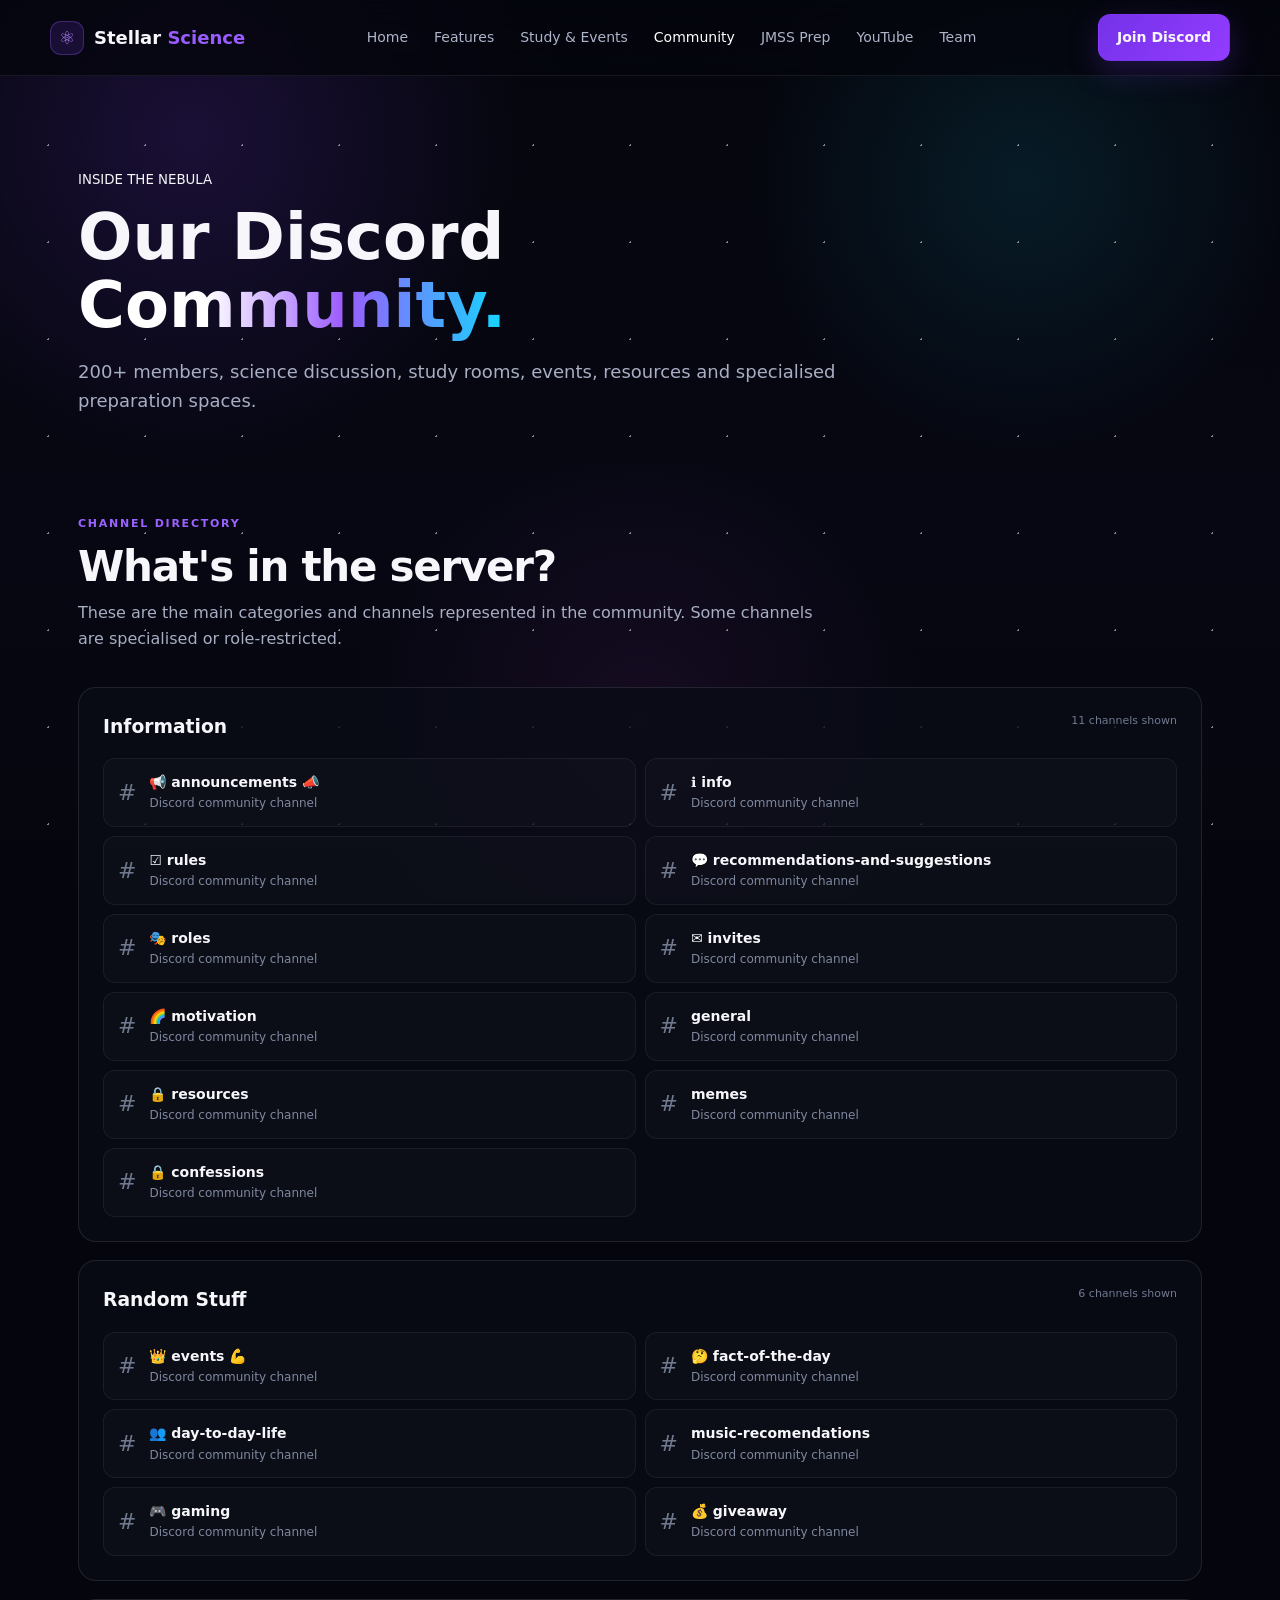
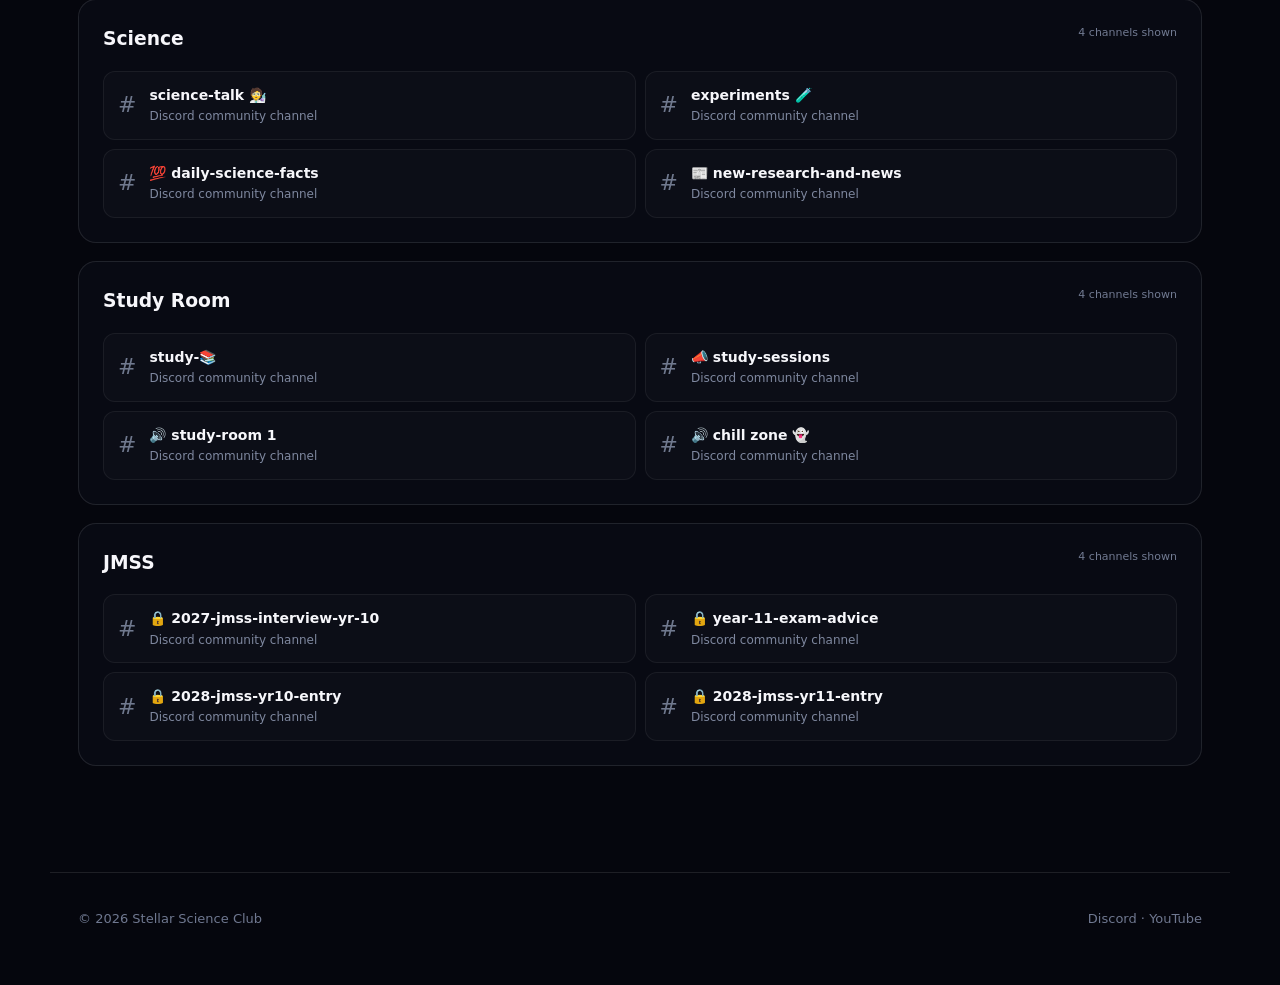
==== community.html @ 4f8f286a "Add files via upload" ====
<!DOCTYPE html><html lang="en"><head><meta charset="UTF-8"><meta name="viewport" content="width=device-width,initial-scale=1.0">
<meta name="description" content="Stellar Science Club — Australian-focused science community on Discord.">
<title>Community | Stellar Science Club</title><style>
:root{
  --bg:#05060d; --panel:#0b0d17; --panel2:#101323; --line:rgba(255,255,255,.10);
  --text:#f7f7fb; --muted:#a8aec3; --purple:#7c3aed; --purple2:#9b5cff;
  --cyan:#12d9ff; --pink:#d946ef; --green:#35e6a0;
}
*{box-sizing:border-box}
html{scroll-behavior:smooth}
body{margin:0;background:var(--bg);color:var(--text);font-family:Inter,ui-sans-serif,system-ui,-apple-system,Segoe UI,sans-serif;line-height:1.65}
a{color:inherit;text-decoration:none}
.space{position:fixed;inset:0;pointer-events:none;z-index:-2;background:
 radial-gradient(circle at 15% 15%,rgba(124,58,237,.18),transparent 25%),
 radial-gradient(circle at 80% 20%,rgba(18,217,255,.10),transparent 22%),
 radial-gradient(circle at 50% 80%,rgba(217,70,239,.08),transparent 30%),
 linear-gradient(180deg,#05060d,#060712 60%,#05060d)}
.space:after{content:"";position:absolute;inset:0;opacity:.5;background-image:radial-gradient(#fff 1px,transparent 1px);background-size:97px 97px}
.nav{height:76px;display:flex;align-items:center;justify-content:space-between;gap:24px;padding:0 max(28px,calc((100vw - 1180px)/2));border-bottom:1px solid rgba(255,255,255,.07);background:rgba(5,6,13,.78);backdrop-filter:blur(16px);position:sticky;top:0;z-index:20}
.brand{display:flex;align-items:center;gap:10px;font-size:18px;font-weight:700;white-space:nowrap}.brand b{color:var(--purple2)}
.brand-icon{width:34px;height:34px;display:grid;place-items:center;border-radius:11px;background:rgba(124,58,237,.16);border:1px solid rgba(155,92,255,.3);color:#b687ff}
nav{display:flex;gap:26px;color:#aeb5ca;font-size:14px}nav a:hover,nav a.active{color:#fff}
.btn{display:inline-flex;align-items:center;justify-content:center;border-radius:12px;padding:11px 18px;font-weight:700;font-size:14px;transition:.2s;border:1px solid transparent}
.btn.primary{background:linear-gradient(135deg,#7432e8,#933cff);box-shadow:0 10px 30px rgba(124,58,237,.25)}.btn.primary:hover{transform:translateY(-2px);box-shadow:0 14px 34px rgba(124,58,237,.35)}
.btn.outline{border-color:var(--line);background:rgba(255,255,255,.02)}.btn.outline:hover{background:rgba(255,255,255,.06)}
.large{padding:14px 22px;font-size:15px}
main{max-width:1180px;margin:auto;padding:0 28px}
.hero{min-height:690px;display:grid;place-items:center;text-align:center;padding:100px 0 70px}
.hero-inner{max-width:850px}
.pill,.eyebrow{display:inline-flex;padding:7px 13px;border:1px solid rgba(155,92,255,.35);border-radius:999px;background:rgba(124,58,237,.10);color:#a977ff;font-size:11px;font-weight:800;letter-spacing:.14em}
.hero h1{font-size:clamp(56px,8vw,104px);line-height:.98;letter-spacing:-.055em;margin:28px 0 20px}.gradient{background:linear-gradient(90deg,#fff 30%,#9b5cff 62%,#12d9ff);-webkit-background-clip:text;background-clip:text;color:transparent}
.hero p{font-size:18px;color:#aab1c7;max-width:750px;margin:0 auto 28px}
.hero-buttons{display:flex;justify-content:center;gap:12px;flex-wrap:wrap}
.stats{display:flex;justify-content:center;align-items:center;gap:28px;margin-top:54px}.stats div{display:flex;flex-direction:column}.stats strong{font-size:25px}.stats span{font-size:10px;letter-spacing:.16em;color:#80889e}.stats i{width:1px;height:42px;background:var(--line)}
.section{padding:88px 0}.heading{max-width:760px;margin-bottom:34px}.heading small,.section small{color:#9c62ff;font-weight:800;font-size:11px;letter-spacing:.16em}.heading h2{font-size:42px;line-height:1.1;margin:8px 0 10px;letter-spacing:-.03em}.heading p{color:var(--muted);margin:0}
.grid{display:grid;grid-template-columns:repeat(3,1fr);gap:18px}.card,.channel-category,.founder,.event,.join,.youtube,.yt-card,.jmss-card,.staff{background:rgba(10,12,23,.78);border:1px solid var(--line);border-radius:18px}.card{padding:28px;min-height:220px}.card:hover,.channel:hover,.yt-card:hover,.jmss-card:hover{border-color:rgba(155,92,255,.45);transform:translateY(-2px)}.icon{width:46px;height:46px;display:grid;place-items:center;border-radius:13px;margin-bottom:18px}.purple{background:rgba(124,58,237,.13);border:1px solid rgba(155,92,255,.3)}.cyan{background:rgba(18,217,255,.08);border:1px solid rgba(18,217,255,.25)}.card h3{margin:0 0 7px}.card p{color:#99a1b7;font-size:14px;margin:0}
.events{display:grid;grid-template-columns:1fr 1fr;gap:18px}.event{padding:30px}.event h3{font-size:28px;margin:10px 0}.event p{color:var(--muted)}.event a{color:#a56bff;font-weight:700}.event.study{background:linear-gradient(135deg,rgba(124,58,237,.14),rgba(10,12,23,.85))}.event.kahoot{background:linear-gradient(135deg,rgba(18,217,255,.08),rgba(10,12,23,.85))}
.channel-category{padding:24px;margin-bottom:18px}.channel-category h3{margin:0 0 16px;display:flex;justify-content:space-between}.channel-category h3 span{font-size:11px;color:#727b92;font-weight:500}.channel-grid{display:grid;grid-template-columns:repeat(2,1fr);gap:9px}.channel{display:flex;align-items:center;gap:13px;padding:12px 14px;border:1px solid rgba(255,255,255,.06);border-radius:12px;background:rgba(255,255,255,.018);transition:.2s}.hash{font-size:22px;color:#70798e}.channel b{display:block;font-size:14px}.channel span{display:block;color:#7f889f;font-size:12px}
.founders{display:grid;grid-template-columns:1fr 1fr;gap:18px}.founder{padding:25px;display:flex;align-items:center;gap:18px}.avatar,.staff-avatar{display:grid;place-items:center;border-radius:50%;font-weight:900}.avatar{width:64px;height:64px;background:linear-gradient(135deg,#6e31dc,#b268ff);font-size:24px}.avatar.blue{background:linear-gradient(135deg,#1179d8,#11d9ef)}.founder span{font-size:10px;letter-spacing:.15em;color:#9b5cff}.founder h3{margin:2px 0}.founder p{margin:0;color:#8f98ae;font-size:13px}.staff-title{margin:34px 0 14px}.staff-grid{display:grid;grid-template-columns:repeat(5,1fr);gap:12px}.staff{padding:15px;display:flex;align-items:center;gap:10px}.staff-avatar{width:38px;height:38px;background:#171a2b;color:#b8a1ff}.staff strong{font-size:13px;display:block}.staff span{font-size:11px;color:#7f889f}
.join{padding:38px;display:grid;grid-template-columns:1fr 190px;gap:30px;align-items:center;background:radial-gradient(circle at 90% 50%,rgba(124,58,237,.24),transparent 35%),rgba(10,12,23,.86)}.join h2,.youtube h2{font-size:38px;margin:6px 0}.join p,.youtube p{color:var(--muted)}.qr{display:grid;place-items:center}.qr img{width:170px;height:170px;border-radius:12px;background:#fff;padding:8px}.youtube{margin-top:18px;padding:30px;display:flex;justify-content:space-between;align-items:center;gap:20px;background:linear-gradient(110deg,rgba(217,70,239,.10),rgba(18,217,255,.05))}
.page-hero{padding:90px 0 55px}.page-hero h1{font-size:64px;line-height:1.05;margin:12px 0}.page-hero p{color:var(--muted);max-width:760px;font-size:18px}
.yt-hero{display:grid;grid-template-columns:1.2fr .8fr;gap:22px;align-items:stretch}.yt-card{padding:30px;background:linear-gradient(135deg,rgba(255,40,70,.11),rgba(124,58,237,.10))}.yt-card h2{font-size:34px;margin:8px 0}.yt-card p{color:var(--muted)}.yt-button{display:inline-flex;gap:10px;align-items:center;margin-top:10px}.yt-note{display:grid;place-items:center;text-align:center;padding:30px}.yt-note .play{font-size:64px;margin-bottom:8px}
.jmss-grid{display:grid;grid-template-columns:repeat(2,1fr);gap:16px}.jmss-card{padding:24px}.jmss-card h3{margin:4px 0 8px}.jmss-card p{color:var(--muted);font-size:14px}.tag{display:inline-flex;border-radius:999px;padding:4px 9px;font-size:10px;font-weight:800;letter-spacing:.08em;background:rgba(124,58,237,.13);color:#b07aff;border:1px solid rgba(155,92,255,.25)}
footer{max-width:1180px;margin:auto;padding:35px 28px 55px;border-top:1px solid var(--line);display:flex;justify-content:space-between;color:#6f7890;font-size:13px}footer a:hover{color:#fff}
@media(max-width:850px){nav{display:none}.grid{grid-template-columns:1fr 1fr}.events,.founders,.yt-hero{grid-template-columns:1fr}.staff-grid{grid-template-columns:1fr 1fr}.join{grid-template-columns:1fr}.channel-grid{grid-template-columns:1fr}}
@media(max-width:560px){main{padding:0 18px}.nav{padding:0 18px}.nav>.btn{display:none}.grid,.jmss-grid{grid-template-columns:1fr}.hero{min-height:auto;padding:80px 0}.hero h1{font-size:52px}.heading h2,.join h2,.youtube h2{font-size:32px}.stats{gap:12px}.stats i{height:30px}.stats strong{font-size:18px}.staff-grid{grid-template-columns:1fr}.page-hero h1{font-size:45px}footer{padding:30px 18px;flex-direction:column;gap:8px}}
</style></head><body><div class="space"></div>
<header class="nav"><a class="brand" href="index.html"><span class="brand-icon">⚛</span><span>Stellar <b>Science</b></span></a><nav><a class="" href="index.html">Home</a><a class="" href="features.html">Features</a><a class="" href="study-events.html">Study & Events</a><a class="active" href="community.html">Community</a><a class="" href="jmss.html">JMSS Prep</a><a class="" href="youtube.html">YouTube</a><a class="" href="team.html">Team</a></nav><a class="btn primary" href="https://dsc.gg/stellar-science-club" target="_blank" rel="noopener">Join Discord</a></header>
<main>
<section class="page-hero"><small>INSIDE THE NEBULA</small><h1>Our Discord<br><span class="gradient">Community.</span></h1><p>200+ members, science discussion, study rooms, events, resources and specialised preparation spaces.</p></section>
<section class="section" style="padding-top:20px"><div class="heading"><small>CHANNEL DIRECTORY</small><h2>What's in the server?</h2><p>These are the main categories and channels represented in the community. Some channels are specialised or role-restricted.</p></div><div class="channel-category"><h3>Information<span>11 channels shown</span></h3><div class="channel-grid"><div class="channel"><div class="hash">#</div><div><b>📢 announcements 📣</b><span>Discord community channel</span></div></div><div class="channel"><div class="hash">#</div><div><b>ℹ️ info</b><span>Discord community channel</span></div></div><div class="channel"><div class="hash">#</div><div><b>☑️ rules</b><span>Discord community channel</span></div></div><div class="channel"><div class="hash">#</div><div><b>💬 recommendations-and-suggestions</b><span>Discord community channel</span></div></div><div class="channel"><div class="hash">#</div><div><b>🎭 roles</b><span>Discord community channel</span></div></div><div class="channel"><div class="hash">#</div><div><b>✉️ invites</b><span>Discord community channel</span></div></div><div class="channel"><div class="hash">#</div><div><b>🌈 motivation</b><span>Discord community channel</span></div></div><div class="channel"><div class="hash">#</div><div><b>general</b><span>Discord community channel</span></div></div><div class="channel"><div class="hash">#</div><div><b>🔒 resources</b><span>Discord community channel</span></div></div><div class="channel"><div class="hash">#</div><div><b>memes</b><span>Discord community channel</span></div></div><div class="channel"><div class="hash">#</div><div><b>🔒 confessions</b><span>Discord community channel</span></div></div></div></div><div class="channel-category"><h3>Random Stuff<span>6 channels shown</span></h3><div class="channel-grid"><div class="channel"><div class="hash">#</div><div><b>👑 events 💪</b><span>Discord community channel</span></div></div><div class="channel"><div class="hash">#</div><div><b>🤔 fact-of-the-day</b><span>Discord community channel</span></div></div><div class="channel"><div class="hash">#</div><div><b>👥 day-to-day-life</b><span>Discord community channel</span></div></div><div class="channel"><div class="hash">#</div><div><b>music-recomendations</b><span>Discord community channel</span></div></div><div class="channel"><div class="hash">#</div><div><b>🎮 gaming</b><span>Discord community channel</span></div></div><div class="channel"><div class="hash">#</div><div><b>💰 giveaway</b><span>Discord community channel</span></div></div></div></div><div class="channel-category"><h3>Science<span>4 channels shown</span></h3><div class="channel-grid"><div class="channel"><div class="hash">#</div><div><b>science-talk 🧑‍🔬</b><span>Discord community channel</span></div></div><div class="channel"><div class="hash">#</div><div><b>experiments 🧪</b><span>Discord community channel</span></div></div><div class="channel"><div class="hash">#</div><div><b>💯 daily-science-facts</b><span>Discord community channel</span></div></div><div class="channel"><div class="hash">#</div><div><b>📰 new-research-and-news</b><span>Discord community channel</span></div></div></div></div><div class="channel-category"><h3>Study Room<span>4 channels shown</span></h3><div class="channel-grid"><div class="channel"><div class="hash">#</div><div><b>study-📚</b><span>Discord community channel</span></div></div><div class="channel"><div class="hash">#</div><div><b>📣 study-sessions</b><span>Discord community channel</span></div></div><div class="channel"><div class="hash">#</div><div><b>🔊 study-room 1</b><span>Discord community channel</span></div></div><div class="channel"><div class="hash">#</div><div><b>🔊 chill zone 👻</b><span>Discord community channel</span></div></div></div></div><div class="channel-category"><h3>JMSS<span>4 channels shown</span></h3><div class="channel-grid"><div class="channel"><div class="hash">#</div><div><b>🔒 2027-jmss-interview-yr-10</b><span>Discord community channel</span></div></div><div class="channel"><div class="hash">#</div><div><b>🔒 year-11-exam-advice</b><span>Discord community channel</span></div></div><div class="channel"><div class="hash">#</div><div><b>🔒 2028-jmss-yr10-entry</b><span>Discord community channel</span></div></div><div class="channel"><div class="hash">#</div><div><b>🔒 2028-jmss-yr11-entry</b><span>Discord community channel</span></div></div></div></div></section>
</main>
<footer><span>© 2026 Stellar Science Club</span><span><a href="https://dsc.gg/stellar-science-club" target="_blank" rel="noopener">Discord</a> · <a href="https://www.youtube.com/@StellarScienceClub" target="_blank" rel="noopener">YouTube</a></span></footer>
</body></html>
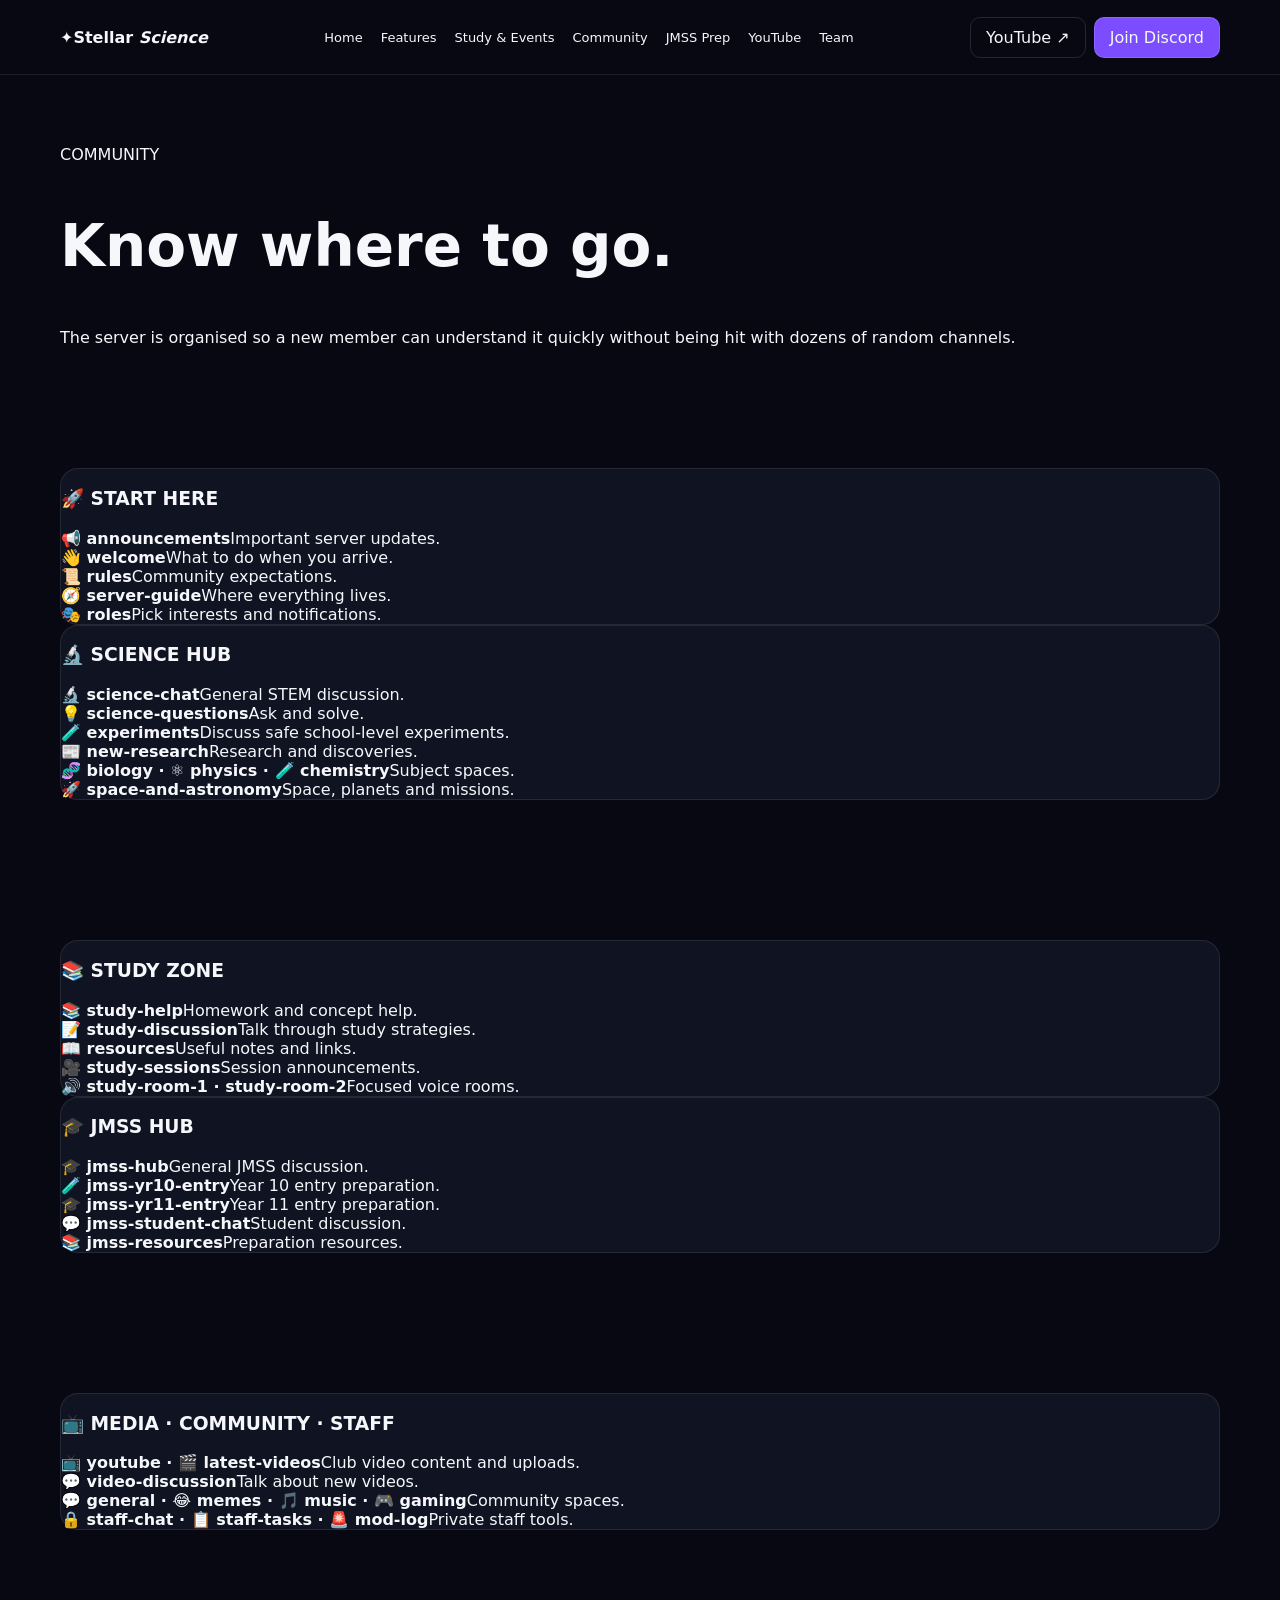
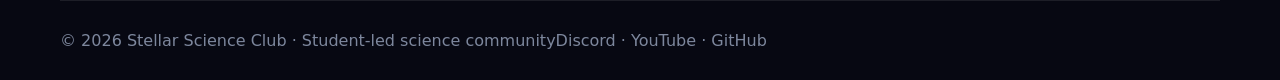
==== commit 29c85635: "Add files via upload" ====
--- a/community.html
+++ b/community.html
@@ -1,54 +1,3 @@
-<!DOCTYPE html><html lang="en"><head><meta charset="UTF-8"><meta name="viewport" content="width=device-width,initial-scale=1.0">
-<meta name="description" content="Stellar Science Club — Australian-focused science community on Discord.">
-<title>Community | Stellar Science Club</title><style>
-:root{
-  --bg:#05060d; --panel:#0b0d17; --panel2:#101323; --line:rgba(255,255,255,.10);
-  --text:#f7f7fb; --muted:#a8aec3; --purple:#7c3aed; --purple2:#9b5cff;
-  --cyan:#12d9ff; --pink:#d946ef; --green:#35e6a0;
-}
-*{box-sizing:border-box}
-html{scroll-behavior:smooth}
-body{margin:0;background:var(--bg);color:var(--text);font-family:Inter,ui-sans-serif,system-ui,-apple-system,Segoe UI,sans-serif;line-height:1.65}
-a{color:inherit;text-decoration:none}
-.space{position:fixed;inset:0;pointer-events:none;z-index:-2;background:
- radial-gradient(circle at 15% 15%,rgba(124,58,237,.18),transparent 25%),
- radial-gradient(circle at 80% 20%,rgba(18,217,255,.10),transparent 22%),
- radial-gradient(circle at 50% 80%,rgba(217,70,239,.08),transparent 30%),
- linear-gradient(180deg,#05060d,#060712 60%,#05060d)}
-.space:after{content:"";position:absolute;inset:0;opacity:.5;background-image:radial-gradient(#fff 1px,transparent 1px);background-size:97px 97px}
-.nav{height:76px;display:flex;align-items:center;justify-content:space-between;gap:24px;padding:0 max(28px,calc((100vw - 1180px)/2));border-bottom:1px solid rgba(255,255,255,.07);background:rgba(5,6,13,.78);backdrop-filter:blur(16px);position:sticky;top:0;z-index:20}
-.brand{display:flex;align-items:center;gap:10px;font-size:18px;font-weight:700;white-space:nowrap}.brand b{color:var(--purple2)}
-.brand-icon{width:34px;height:34px;display:grid;place-items:center;border-radius:11px;background:rgba(124,58,237,.16);border:1px solid rgba(155,92,255,.3);color:#b687ff}
-nav{display:flex;gap:26px;color:#aeb5ca;font-size:14px}nav a:hover,nav a.active{color:#fff}
-.btn{display:inline-flex;align-items:center;justify-content:center;border-radius:12px;padding:11px 18px;font-weight:700;font-size:14px;transition:.2s;border:1px solid transparent}
-.btn.primary{background:linear-gradient(135deg,#7432e8,#933cff);box-shadow:0 10px 30px rgba(124,58,237,.25)}.btn.primary:hover{transform:translateY(-2px);box-shadow:0 14px 34px rgba(124,58,237,.35)}
-.btn.outline{border-color:var(--line);background:rgba(255,255,255,.02)}.btn.outline:hover{background:rgba(255,255,255,.06)}
-.large{padding:14px 22px;font-size:15px}
-main{max-width:1180px;margin:auto;padding:0 28px}
-.hero{min-height:690px;display:grid;place-items:center;text-align:center;padding:100px 0 70px}
-.hero-inner{max-width:850px}
-.pill,.eyebrow{display:inline-flex;padding:7px 13px;border:1px solid rgba(155,92,255,.35);border-radius:999px;background:rgba(124,58,237,.10);color:#a977ff;font-size:11px;font-weight:800;letter-spacing:.14em}
-.hero h1{font-size:clamp(56px,8vw,104px);line-height:.98;letter-spacing:-.055em;margin:28px 0 20px}.gradient{background:linear-gradient(90deg,#fff 30%,#9b5cff 62%,#12d9ff);-webkit-background-clip:text;background-clip:text;color:transparent}
-.hero p{font-size:18px;color:#aab1c7;max-width:750px;margin:0 auto 28px}
-.hero-buttons{display:flex;justify-content:center;gap:12px;flex-wrap:wrap}
-.stats{display:flex;justify-content:center;align-items:center;gap:28px;margin-top:54px}.stats div{display:flex;flex-direction:column}.stats strong{font-size:25px}.stats span{font-size:10px;letter-spacing:.16em;color:#80889e}.stats i{width:1px;height:42px;background:var(--line)}
-.section{padding:88px 0}.heading{max-width:760px;margin-bottom:34px}.heading small,.section small{color:#9c62ff;font-weight:800;font-size:11px;letter-spacing:.16em}.heading h2{font-size:42px;line-height:1.1;margin:8px 0 10px;letter-spacing:-.03em}.heading p{color:var(--muted);margin:0}
-.grid{display:grid;grid-template-columns:repeat(3,1fr);gap:18px}.card,.channel-category,.founder,.event,.join,.youtube,.yt-card,.jmss-card,.staff{background:rgba(10,12,23,.78);border:1px solid var(--line);border-radius:18px}.card{padding:28px;min-height:220px}.card:hover,.channel:hover,.yt-card:hover,.jmss-card:hover{border-color:rgba(155,92,255,.45);transform:translateY(-2px)}.icon{width:46px;height:46px;display:grid;place-items:center;border-radius:13px;margin-bottom:18px}.purple{background:rgba(124,58,237,.13);border:1px solid rgba(155,92,255,.3)}.cyan{background:rgba(18,217,255,.08);border:1px solid rgba(18,217,255,.25)}.card h3{margin:0 0 7px}.card p{color:#99a1b7;font-size:14px;margin:0}
-.events{display:grid;grid-template-columns:1fr 1fr;gap:18px}.event{padding:30px}.event h3{font-size:28px;margin:10px 0}.event p{color:var(--muted)}.event a{color:#a56bff;font-weight:700}.event.study{background:linear-gradient(135deg,rgba(124,58,237,.14),rgba(10,12,23,.85))}.event.kahoot{background:linear-gradient(135deg,rgba(18,217,255,.08),rgba(10,12,23,.85))}
-.channel-category{padding:24px;margin-bottom:18px}.channel-category h3{margin:0 0 16px;display:flex;justify-content:space-between}.channel-category h3 span{font-size:11px;color:#727b92;font-weight:500}.channel-grid{display:grid;grid-template-columns:repeat(2,1fr);gap:9px}.channel{display:flex;align-items:center;gap:13px;padding:12px 14px;border:1px solid rgba(255,255,255,.06);border-radius:12px;background:rgba(255,255,255,.018);transition:.2s}.hash{font-size:22px;color:#70798e}.channel b{display:block;font-size:14px}.channel span{display:block;color:#7f889f;font-size:12px}
-.founders{display:grid;grid-template-columns:1fr 1fr;gap:18px}.founder{padding:25px;display:flex;align-items:center;gap:18px}.avatar,.staff-avatar{display:grid;place-items:center;border-radius:50%;font-weight:900}.avatar{width:64px;height:64px;background:linear-gradient(135deg,#6e31dc,#b268ff);font-size:24px}.avatar.blue{background:linear-gradient(135deg,#1179d8,#11d9ef)}.founder span{font-size:10px;letter-spacing:.15em;color:#9b5cff}.founder h3{margin:2px 0}.founder p{margin:0;color:#8f98ae;font-size:13px}.staff-title{margin:34px 0 14px}.staff-grid{display:grid;grid-template-columns:repeat(5,1fr);gap:12px}.staff{padding:15px;display:flex;align-items:center;gap:10px}.staff-avatar{width:38px;height:38px;background:#171a2b;color:#b8a1ff}.staff strong{font-size:13px;display:block}.staff span{font-size:11px;color:#7f889f}
-.join{padding:38px;display:grid;grid-template-columns:1fr 190px;gap:30px;align-items:center;background:radial-gradient(circle at 90% 50%,rgba(124,58,237,.24),transparent 35%),rgba(10,12,23,.86)}.join h2,.youtube h2{font-size:38px;margin:6px 0}.join p,.youtube p{color:var(--muted)}.qr{display:grid;place-items:center}.qr img{width:170px;height:170px;border-radius:12px;background:#fff;padding:8px}.youtube{margin-top:18px;padding:30px;display:flex;justify-content:space-between;align-items:center;gap:20px;background:linear-gradient(110deg,rgba(217,70,239,.10),rgba(18,217,255,.05))}
-.page-hero{padding:90px 0 55px}.page-hero h1{font-size:64px;line-height:1.05;margin:12px 0}.page-hero p{color:var(--muted);max-width:760px;font-size:18px}
-.yt-hero{display:grid;grid-template-columns:1.2fr .8fr;gap:22px;align-items:stretch}.yt-card{padding:30px;background:linear-gradient(135deg,rgba(255,40,70,.11),rgba(124,58,237,.10))}.yt-card h2{font-size:34px;margin:8px 0}.yt-card p{color:var(--muted)}.yt-button{display:inline-flex;gap:10px;align-items:center;margin-top:10px}.yt-note{display:grid;place-items:center;text-align:center;padding:30px}.yt-note .play{font-size:64px;margin-bottom:8px}
-.jmss-grid{display:grid;grid-template-columns:repeat(2,1fr);gap:16px}.jmss-card{padding:24px}.jmss-card h3{margin:4px 0 8px}.jmss-card p{color:var(--muted);font-size:14px}.tag{display:inline-flex;border-radius:999px;padding:4px 9px;font-size:10px;font-weight:800;letter-spacing:.08em;background:rgba(124,58,237,.13);color:#b07aff;border:1px solid rgba(155,92,255,.25)}
-footer{max-width:1180px;margin:auto;padding:35px 28px 55px;border-top:1px solid var(--line);display:flex;justify-content:space-between;color:#6f7890;font-size:13px}footer a:hover{color:#fff}
-@media(max-width:850px){nav{display:none}.grid{grid-template-columns:1fr 1fr}.events,.founders,.yt-hero{grid-template-columns:1fr}.staff-grid{grid-template-columns:1fr 1fr}.join{grid-template-columns:1fr}.channel-grid{grid-template-columns:1fr}}
-@media(max-width:560px){main{padding:0 18px}.nav{padding:0 18px}.nav>.btn{display:none}.grid,.jmss-grid{grid-template-columns:1fr}.hero{min-height:auto;padding:80px 0}.hero h1{font-size:52px}.heading h2,.join h2,.youtube h2{font-size:32px}.stats{gap:12px}.stats i{height:30px}.stats strong{font-size:18px}.staff-grid{grid-template-columns:1fr}.page-hero h1{font-size:45px}footer{padding:30px 18px;flex-direction:column;gap:8px}}
-</style></head><body><div class="space"></div>
-<header class="nav"><a class="brand" href="index.html"><span class="brand-icon">⚛</span><span>Stellar <b>Science</b></span></a><nav><a class="" href="index.html">Home</a><a class="" href="features.html">Features</a><a class="" href="study-events.html">Study & Events</a><a class="active" href="community.html">Community</a><a class="" href="jmss.html">JMSS Prep</a><a class="" href="youtube.html">YouTube</a><a class="" href="team.html">Team</a></nav><a class="btn primary" href="https://dsc.gg/stellar-science-club" target="_blank" rel="noopener">Join Discord</a></header>
-<main>
-<section class="page-hero"><small>INSIDE THE NEBULA</small><h1>Our Discord<br><span class="gradient">Community.</span></h1><p>200+ members, science discussion, study rooms, events, resources and specialised preparation spaces.</p></section>
-<section class="section" style="padding-top:20px"><div class="heading"><small>CHANNEL DIRECTORY</small><h2>What's in the server?</h2><p>These are the main categories and channels represented in the community. Some channels are specialised or role-restricted.</p></div><div class="channel-category"><h3>Information<span>11 channels shown</span></h3><div class="channel-grid"><div class="channel"><div class="hash">#</div><div><b>📢 announcements 📣</b><span>Discord community channel</span></div></div><div class="channel"><div class="hash">#</div><div><b>ℹ️ info</b><span>Discord community channel</span></div></div><div class="channel"><div class="hash">#</div><div><b>☑️ rules</b><span>Discord community channel</span></div></div><div class="channel"><div class="hash">#</div><div><b>💬 recommendations-and-suggestions</b><span>Discord community channel</span></div></div><div class="channel"><div class="hash">#</div><div><b>🎭 roles</b><span>Discord community channel</span></div></div><div class="channel"><div class="hash">#</div><div><b>✉️ invites</b><span>Discord community channel</span></div></div><div class="channel"><div class="hash">#</div><div><b>🌈 motivation</b><span>Discord community channel</span></div></div><div class="channel"><div class="hash">#</div><div><b>general</b><span>Discord community channel</span></div></div><div class="channel"><div class="hash">#</div><div><b>🔒 resources</b><span>Discord community channel</span></div></div><div class="channel"><div class="hash">#</div><div><b>memes</b><span>Discord community channel</span></div></div><div class="channel"><div class="hash">#</div><div><b>🔒 confessions</b><span>Discord community channel</span></div></div></div></div><div class="channel-category"><h3>Random Stuff<span>6 channels shown</span></h3><div class="channel-grid"><div class="channel"><div class="hash">#</div><div><b>👑 events 💪</b><span>Discord community channel</span></div></div><div class="channel"><div class="hash">#</div><div><b>🤔 fact-of-the-day</b><span>Discord community channel</span></div></div><div class="channel"><div class="hash">#</div><div><b>👥 day-to-day-life</b><span>Discord community channel</span></div></div><div class="channel"><div class="hash">#</div><div><b>music-recomendations</b><span>Discord community channel</span></div></div><div class="channel"><div class="hash">#</div><div><b>🎮 gaming</b><span>Discord community channel</span></div></div><div class="channel"><div class="hash">#</div><div><b>💰 giveaway</b><span>Discord community channel</span></div></div></div></div><div class="channel-category"><h3>Science<span>4 channels shown</span></h3><div class="channel-grid"><div class="channel"><div class="hash">#</div><div><b>science-talk 🧑‍🔬</b><span>Discord community channel</span></div></div><div class="channel"><div class="hash">#</div><div><b>experiments 🧪</b><span>Discord community channel</span></div></div><div class="channel"><div class="hash">#</div><div><b>💯 daily-science-facts</b><span>Discord community channel</span></div></div><div class="channel"><div class="hash">#</div><div><b>📰 new-research-and-news</b><span>Discord community channel</span></div></div></div></div><div class="channel-category"><h3>Study Room<span>4 channels shown</span></h3><div class="channel-grid"><div class="channel"><div class="hash">#</div><div><b>study-📚</b><span>Discord community channel</span></div></div><div class="channel"><div class="hash">#</div><div><b>📣 study-sessions</b><span>Discord community channel</span></div></div><div class="channel"><div class="hash">#</div><div><b>🔊 study-room 1</b><span>Discord community channel</span></div></div><div class="channel"><div class="hash">#</div><div><b>🔊 chill zone 👻</b><span>Discord community channel</span></div></div></div></div><div class="channel-category"><h3>JMSS<span>4 channels shown</span></h3><div class="channel-grid"><div class="channel"><div class="hash">#</div><div><b>🔒 2027-jmss-interview-yr-10</b><span>Discord community channel</span></div></div><div class="channel"><div class="hash">#</div><div><b>🔒 year-11-exam-advice</b><span>Discord community channel</span></div></div><div class="channel"><div class="hash">#</div><div><b>🔒 2028-jmss-yr10-entry</b><span>Discord community channel</span></div></div><div class="channel"><div class="hash">#</div><div><b>🔒 2028-jmss-yr11-entry</b><span>Discord community channel</span></div></div></div></div></section>
-</main>
-<footer><span>© 2026 Stellar Science Club</span><span><a href="https://dsc.gg/stellar-science-club" target="_blank" rel="noopener">Discord</a> · <a href="https://www.youtube.com/@StellarScienceClub" target="_blank" rel="noopener">YouTube</a></span></footer>
-</body></html>+<!doctype html><html lang="en"><head><meta charset="utf-8"><meta name="viewport" content="width=device-width,initial-scale=1"><meta name="theme-color" content="#070812"><meta name="description" content="Stellar Science Club — a student-led Australian science community for learning, studying, projects and events."><title>Community | Stellar Science Club</title><link rel="stylesheet" href="./assets/style.css"><link rel="icon" href="assets/stellar-qr.png">
+<style id="critical-fallback">html,body{margin:0;background:#070812;color:#f6f7fb;font-family:Inter,system-ui,-apple-system,"Segoe UI",sans-serif}a{color:inherit;text-decoration:none}.wrap{width:min(1160px,calc(100% - 40px));margin:auto}.topbar{position:sticky;top:0;z-index:100;height:74px;border-bottom:1px solid rgba(255,255,255,.09);background:#070812}.nav{height:100%;display:flex;align-items:center;justify-content:space-between;gap:20px}.brand{font-weight:850}.navlinks{display:flex;gap:18px;font-size:13px}.nav-cta{display:flex;gap:8px}.btn{display:inline-flex;padding:10px 15px;border-radius:10px;border:1px solid rgba(255,255,255,.12)}.primary{background:#7c4dff}.hero{padding:90px 0}.hero-grid{display:grid;grid-template-columns:1.15fr .85fr;gap:40px}.hero h1{font-size:clamp(48px,7vw,82px);line-height:.98}.hero p{color:#a6aec2;font-size:17px}.actions{display:flex;gap:10px;flex-wrap:wrap}.hero-card,.card,.video,.channel-cat,.banner,.person,.step{border:1px solid rgba(255,255,255,.09);background:#101322;border-radius:18px}.hero-card{min-height:360px}.section{padding:70px 0}.grid3{display:grid;grid-template-columns:repeat(3,1fr);gap:16px}.card{padding:24px}.card p,.section-head p{color:#a6aec2}.video-grid{display:grid;grid-template-columns:repeat(3,1fr);gap:16px}.video{overflow:hidden}.thumb{display:block;aspect-ratio:16/9;background:#090b16}.thumb img{width:100%;height:100%;object-fit:cover}.video-body{padding:16px}.loading{text-align:center;padding:30px;color:#a6aec2}.page-hero{padding:70px 0 35px}.page-hero h1{font-size:58px}.split{display:grid;grid-template-columns:1fr 1fr;gap:16px}.role-grid{display:grid;grid-template-columns:repeat(3,1fr);gap:10px}.role,.feature-row{padding:14px;border:1px solid rgba(255,255,255,.09);border-radius:12px;background:#101322}footer{margin-top:40px;padding:30px 0;color:#7d879d;border-top:1px solid rgba(255,255,255,.09)}.menu,.mobile-menu{display:none}@media(max-width:950px){.navlinks{display:none}.menu{display:block}.hero-grid,.split{grid-template-columns:1fr}.grid3,.video-grid,.role-grid{grid-template-columns:1fr 1fr}}@media(max-width:620px){.wrap{width:calc(100% - 28px)}.grid3,.video-grid,.role-grid{grid-template-columns:1fr}.hero h1,.page-hero h1{font-size:44px}} </style>
+</head><body data-site-version="2026-revamp-fixed"><header class="topbar"><div class="wrap nav"><a class="brand" href="index.html"><span class="brand-mark">✦</span><span>Stellar <em>Science</em></span></a><nav class="navlinks"><a class="" href="index.html">Home</a><a class="" href="features.html">Features</a><a class="" href="study-events.html">Study & Events</a><a class="active" href="community.html">Community</a><a class="" href="jmss.html">JMSS Prep</a><a class="" href="youtube.html">YouTube</a><a class="" href="team.html">Team</a></nav><div class="nav-cta"><a class="btn ghost" href="https://www.youtube.com/@StellarScienceClub" target="_blank" rel="noopener">YouTube ↗</a><a class="btn primary" href="https://dsc.gg/stellar-science-club" target="_blank" rel="noopener">Join Discord</a><button class="menu" id="menuBtn" aria-label="Open navigation">☰</button></div></div><div class="mobile-menu" id="mobileMenu"><a href="index.html">Home</a><a href="features.html">Features</a><a href="study-events.html">Study & Events</a><a href="community.html">Community</a><a href="jmss.html">JMSS Prep</a><a href="youtube.html">YouTube</a><a href="team.html">Team</a></div></header><main class="wrap"><section class="page-hero"><span class="kicker">COMMUNITY</span><h1>Know where to <span class="gradient">go.</span></h1><p>The server is organised so a new member can understand it quickly without being hit with dozens of random channels.</p></section><section class="section"><div class="grid2"><div class="channel-cat"><h3>🚀 START HERE</h3><div class="channels"><div class="channel"><b>📢 announcements</b><span>Important server updates.</span></div><div class="channel"><b>👋 welcome</b><span>What to do when you arrive.</span></div><div class="channel"><b>📜 rules</b><span>Community expectations.</span></div><div class="channel"><b>🧭 server-guide</b><span>Where everything lives.</span></div><div class="channel"><b>🎭 roles</b><span>Pick interests and notifications.</span></div></div></div><div class="channel-cat"><h3>🔬 SCIENCE HUB</h3><div class="channels"><div class="channel"><b>🔬 science-chat</b><span>General STEM discussion.</span></div><div class="channel"><b>💡 science-questions</b><span>Ask and solve.</span></div><div class="channel"><b>🧪 experiments</b><span>Discuss safe school-level experiments.</span></div><div class="channel"><b>📰 new-research</b><span>Research and discoveries.</span></div><div class="channel"><b>🧬 biology · ⚛️ physics · 🧪 chemistry</b><span>Subject spaces.</span></div><div class="channel"><b>🚀 space-and-astronomy</b><span>Space, planets and missions.</span></div></div></div></div></section><section class="section"><div class="grid2"><div class="channel-cat"><h3>📚 STUDY ZONE</h3><div class="channels"><div class="channel"><b>📚 study-help</b><span>Homework and concept help.</span></div><div class="channel"><b>📝 study-discussion</b><span>Talk through study strategies.</span></div><div class="channel"><b>📖 resources</b><span>Useful notes and links.</span></div><div class="channel"><b>🎥 study-sessions</b><span>Session announcements.</span></div><div class="channel"><b>🔊 study-room-1 · study-room-2</b><span>Focused voice rooms.</span></div></div></div><div class="channel-cat"><h3>🎓 JMSS HUB</h3><div class="channels"><div class="channel"><b>🎓 jmss-hub</b><span>General JMSS discussion.</span></div><div class="channel"><b>🧪 jmss-yr10-entry</b><span>Year 10 entry preparation.</span></div><div class="channel"><b>🎓 jmss-yr11-entry</b><span>Year 11 entry preparation.</span></div><div class="channel"><b>💬 jmss-student-chat</b><span>Student discussion.</span></div><div class="channel"><b>📚 jmss-resources</b><span>Preparation resources.</span></div></div></div></div></section><section class="section"><div class="channel-cat"><h3>📺 MEDIA · COMMUNITY · STAFF</h3><div class="channels"><div class="channel"><b>📺 youtube · 🎬 latest-videos</b><span>Club video content and uploads.</span></div><div class="channel"><b>💬 video-discussion</b><span>Talk about new videos.</span></div><div class="channel"><b>💬 general · 😂 memes · 🎵 music · 🎮 gaming</b><span>Community spaces.</span></div><div class="channel"><b>🔒 staff-chat · 📋 staff-tasks · 🚨 mod-log</b><span>Private staff tools.</span></div></div></div></section></main><footer class="wrap"><span>© 2026 Stellar Science Club · Student-led science community</span><span><a href="https://dsc.gg/stellar-science-club" target="_blank" rel="noopener">Discord</a> · <a href="https://www.youtube.com/@StellarScienceClub" target="_blank" rel="noopener">YouTube</a> · <a href="https://github.com/nebulous108/stellar-science-club" target="_blank" rel="noopener">GitHub</a></span></footer><script src="./assets/site.js"></script></body></html>
